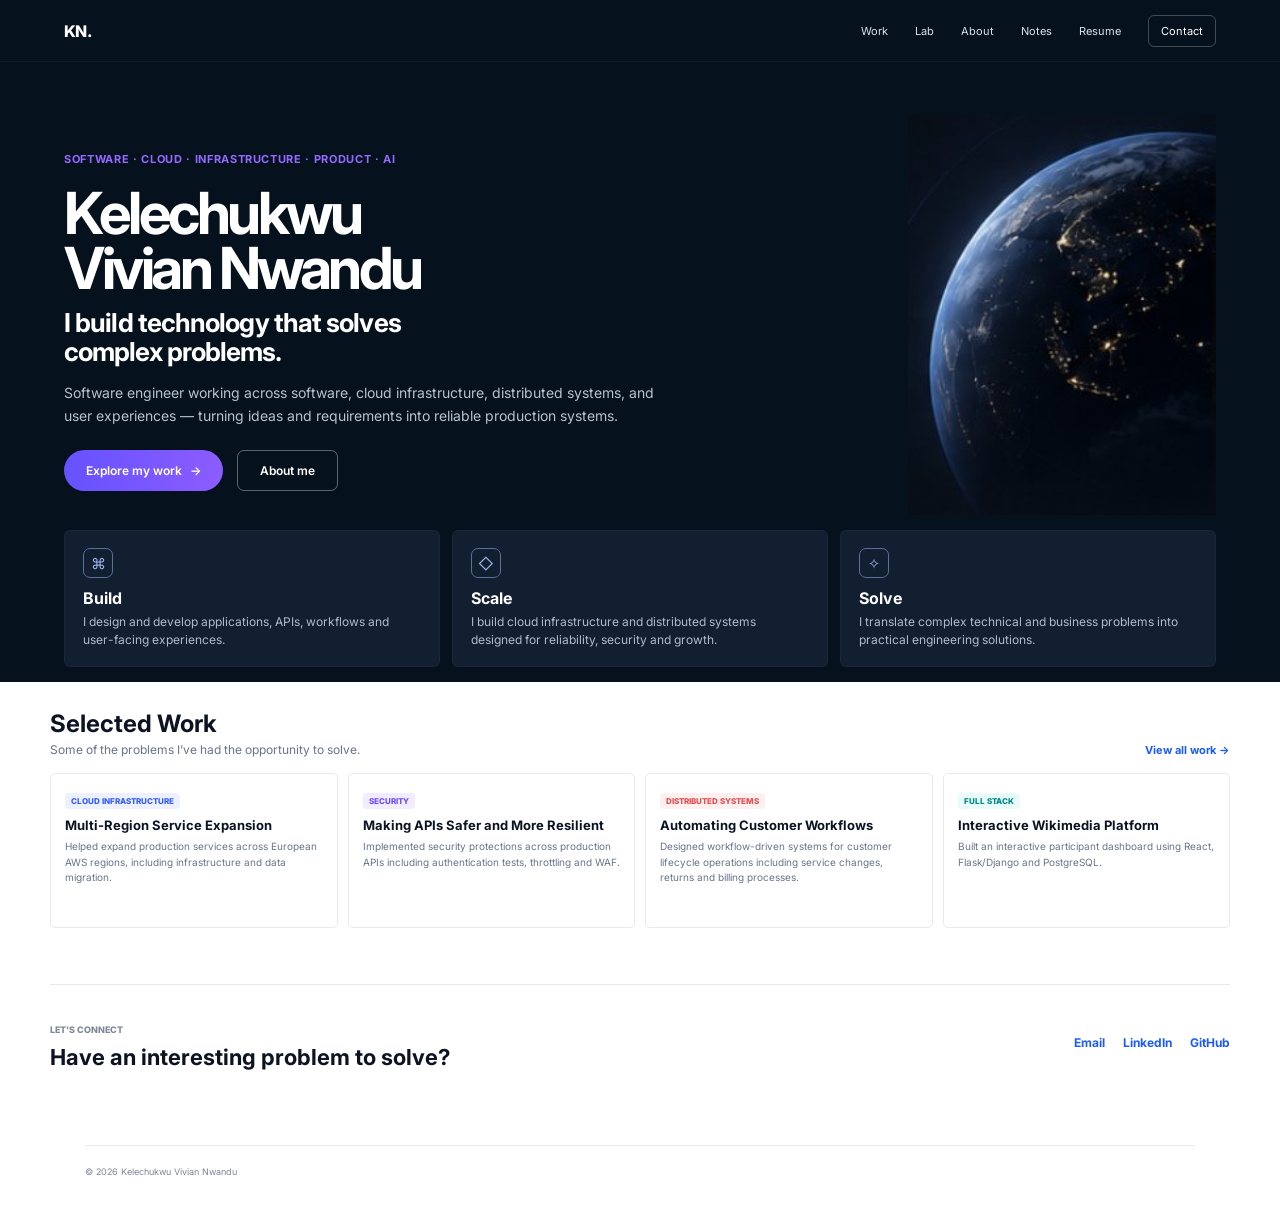
==== index.html @ b76f0dba "Redesign portfolio to match approved mockup" ====
<!doctype html><html lang="en"><head><meta charset="utf-8"><meta name="viewport" content="width=device-width,initial-scale=1"><title>Kelechukwu Vivian Nwandu</title><meta name="description" content="Software engineer building reliable software, cloud infrastructure, distributed systems and user experiences."><link rel="preconnect" href="https://fonts.googleapis.com"><link rel="preconnect" href="https://fonts.gstatic.com" crossorigin><link href="https://fonts.googleapis.com/css2?family=Inter:wght@400;500;600;700;800&display=swap" rel="stylesheet"><link rel="stylesheet" href="app.css"></head><body class="home-page">
<header class="topbar dark"><a class="logo" href="index.html">KN.</a><button class="mobile-menu" aria-label="Menu">Menu</button><nav><a href="work.html">Work</a><a href="lab.html">Lab</a><a href="about.html">About</a><a href="https://caseynv.wordpress.com/" target="_blank" rel="noreferrer">Notes</a><a href="https://caseynv.netlify.app/resume/Kelechukwu_Nwandu_Resume_2026.pdf" target="_blank" rel="noreferrer">Resume</a><a class="contact-btn" href="#contact">Contact</a></nav></header>
<main><section class="home-hero"><div class="hero-main"><div class="hero-copy"><p class="kicker">SOFTWARE · CLOUD · INFRASTRUCTURE · PRODUCT · AI</p><h1>Kelechukwu<br>Vivian Nwandu</h1><h2>I build technology that solves<br>complex problems.</h2><p>Software engineer working across software, cloud infrastructure, distributed systems, and user experiences — turning ideas and requirements into reliable production systems.</p><div class="hero-actions"><a class="primary-btn" href="work.html">Explore my work <span>→</span></a><a class="ghost-btn" href="about.html">About me</a></div></div><div class="hero-earth"><img src="images/portfolio/hero-earth.jpg" alt="Earth at night"></div></div><div class="capability-grid"><article><div class="cap-icon">⌘</div><h3>Build</h3><p>I design and develop applications, APIs, workflows and user-facing experiences.</p></article><article><div class="cap-icon">◇</div><h3>Scale</h3><p>I build cloud infrastructure and distributed systems designed for reliability, security and growth.</p></article><article><div class="cap-icon">✧</div><h3>Solve</h3><p>I translate complex technical and business problems into practical engineering solutions.</p></article></div></section>
<section class="selected-section"><div class="section-row"><div><h2>Selected Work</h2><p>Some of the problems I’ve had the opportunity to solve.</p></div><a href="work.html">View all work →</a></div><div class="selected-grid"><a href="case-study.html?id=multi-region"><span class="tag blue">CLOUD INFRASTRUCTURE</span><h3>Multi-Region Service Expansion</h3><p>Helped expand production services across European AWS regions, including infrastructure and data migration.</p></a><a href="case-study.html?id=api-security"><span class="tag violet">SECURITY</span><h3>Making APIs Safer and More Resilient</h3><p>Implemented security protections across production APIs including authentication tests, throttling and WAF.</p></a><a href="case-study.html?id=workflow-automation"><span class="tag red">DISTRIBUTED SYSTEMS</span><h3>Automating Customer Workflows</h3><p>Designed workflow-driven systems for customer lifecycle operations including service changes, returns and billing processes.</p></a><a href="case-study.html?id=wikimedia-dashboard"><span class="tag teal">FULL STACK</span><h3>Interactive Wikimedia Platform</h3><p>Built an interactive participant dashboard using React, Flask/Django and PostgreSQL.</p></a></div></section>
<section class="contact-section" id="contact"><div><p class="small-label">LET'S CONNECT</p><h2>Have an interesting problem to solve?</h2></div><div><a href="mailto:nwandukelechi@gmail.com">Email</a><a href="https://www.linkedin.com/in/kelechukwu-nwandu/" target="_blank" rel="noreferrer">LinkedIn</a><a href="https://github.com/caseynv" target="_blank" rel="noreferrer">GitHub</a></div></section></main><footer><span>© <span id="year"></span> Kelechukwu Vivian Nwandu</span></footer><script src="app.js"></script></body></html>
---- app.css ----
:root{--ink:#0c1424;--muted:#68758a;--line:#e5eaf1;--blue:#1c5cff;--dark:#06111e}*{box-sizing:border-box}html{scroll-behavior:smooth}body{margin:0;font-family:Inter,system-ui,sans-serif;color:var(--ink);background:#fff}a{text-decoration:none;color:inherit}.topbar{height:62px;display:flex;align-items:center;justify-content:space-between;padding:0 max(5vw,24px);position:sticky;top:0;z-index:40;background:rgba(255,255,255,.96);border-bottom:1px solid var(--line);backdrop-filter:blur(14px)}.topbar.dark{background:#06111e;border-color:rgba(255,255,255,.05)}.logo{font-size:1rem;font-weight:800;letter-spacing:-.04em}.dark .logo{color:#fff}.topbar nav{display:flex;align-items:center;gap:27px;font-size:11px}.dark nav a{color:#d8e0ec}.contact-btn{padding:8px 12px;border:1px solid #cad3df;border-radius:6px}.dark .contact-btn{border-color:rgba(255,255,255,.24);color:#fff}.blue-btn{color:#fff!important;background:var(--blue);border-color:var(--blue)}.mobile-menu{display:none;border:0;background:none;font:600 12px Inter}.dark .mobile-menu{color:#fff}.home-hero{background:#06111e;color:#fff;padding:38px max(5vw,24px) 15px}.hero-main{max-width:1180px;margin:auto;display:grid;grid-template-columns:1.03fr .97fr;min-height:430px;align-items:center}.kicker{color:#9568ff!important;font-size:11px!important;font-weight:700;letter-spacing:.06em;margin-bottom:18px!important}.hero-copy h1{font-size:58px;line-height:.94;letter-spacing:-.06em;margin:0}.hero-copy h2{font-size:26px;line-height:1.12;letter-spacing:-.035em;margin:13px 0}.hero-copy>p{max-width:610px;color:#b7c2d1;font-size:14px;line-height:1.65}.hero-actions{display:flex;gap:14px;margin-top:23px}.primary-btn,.ghost-btn{display:inline-flex;align-items:center;gap:8px;padding:12px 22px;border-radius:22px;font-size:12px;font-weight:600}.primary-btn{background:linear-gradient(90deg,#6552ff,#8c5cff)}.ghost-btn{border:1px solid rgba(255,255,255,.35);border-radius:7px}.hero-earth{height:400px;display:flex;align-items:center;justify-content:flex-end;overflow:hidden}.hero-earth img{height:100%;width:auto;object-fit:contain}.capability-grid{max-width:1180px;margin:0 auto;display:grid;grid-template-columns:repeat(3,1fr);gap:12px}.capability-grid article{background:#111f31;border:1px solid rgba(255,255,255,.035);border-radius:6px;padding:17px 18px;min-height:126px}.cap-icon{width:30px;height:30px;display:grid;place-items:center;border:1px solid #59709a;border-radius:7px;color:#9ab2e8;font-size:15px}.capability-grid h3{font-size:16px;margin:10px 0 5px}.capability-grid p{color:#b0bbca;font-size:12px;line-height:1.5;margin:0}.selected-section{max-width:1180px;margin:auto;padding:27px 0 36px}.section-row{display:flex;justify-content:space-between;align-items:flex-end}.section-row h2{font-size:24px;margin:0}.section-row p{font-size:12px;color:var(--muted);margin:4px 0 0}.section-row>a{font-size:11px;color:var(--blue);font-weight:700}.selected-grid{display:grid;grid-template-columns:repeat(4,1fr);gap:10px;margin-top:16px}.selected-grid>a{border:1px solid var(--line);border-radius:5px;padding:14px;min-height:155px}.tag{display:inline-block;font-size:8px;font-weight:800;line-height:1;padding:4px 6px;border-radius:4px}.tag.blue{color:#365dff;background:#edf1ff}.tag.violet{color:#704fff;background:#f1ecff}.tag.red{color:#e34e50;background:#fff0f0}.tag.teal{color:#008a87;background:#e9fafa}.selected-grid h3{font-size:13px;line-height:1.25;margin:8px 0 6px}.selected-grid p{font-size:10px;line-height:1.55;color:var(--muted);margin:0}.contact-section{max-width:1180px;margin:20px auto 45px;padding:30px 0;border-top:1px solid var(--line);display:flex;justify-content:space-between;align-items:center}.contact-section h2{margin:3px 0 0;font-size:22px}.small-label{font-size:9px!important;font-weight:800;color:#7f8999}.contact-section>div:last-child{display:flex;gap:18px;color:var(--blue);font-size:12px;font-weight:700}.page{max-width:917px;margin:auto;padding:54px 0 65px}.page-heading h1{font-size:38px;letter-spacing:-.045em;margin:0}.page-heading p{font-size:13px;line-height:1.55;color:var(--muted);margin:8px 0 0}.page-heading.compact{margin-bottom:16px}.filters{display:flex;gap:8px;flex-wrap:wrap;margin:20px 0}.filters button{border:1px solid var(--line);background:#f3f5f8;color:#526074;padding:8px 14px;border-radius:18px;font-size:10px;cursor:pointer}.filters button.active{background:var(--blue);color:#fff;border-color:var(--blue)}.project-grid{display:grid;grid-template-columns:repeat(2,1fr);gap:17px}.project-card{border:1px solid var(--line);border-radius:5px;overflow:hidden;background:#fff}.project-art{width:450px;height:140px;background:#08131f}.project-card>div{padding:12px 13px 14px}.project-card h3{font-size:13px;margin:7px 0 5px}.project-card p{font-size:10px;line-height:1.5;color:var(--muted);margin:0}.project-card a{display:inline-block;color:var(--blue);font-size:10px;font-weight:700;margin-top:10px}.lab-page{max-width:936px}.lab-grid{display:grid;grid-template-columns:repeat(4,1fr);gap:12px}.lab-grid article{border:1px solid var(--line);border-radius:5px;overflow:hidden}.lab-art{width:225px;height:120px;background:#07111e}.lab-grid article>div{padding:13px}.lab-grid h3{font-size:12px;margin:0 0 7px}.lab-grid p{font-size:10px;line-height:1.5;color:var(--muted);min-height:44px;margin:0}.lab-grid span{display:block;margin-top:12px;font-size:15px}.about-page{max-width:1030px}.about-intro h1{font-size:38px;letter-spacing:-.04em;margin:0}.about-intro h2{font-size:15px;color:#263553;margin:7px 0 10px}.about-intro p{font-size:11px;line-height:1.55;color:var(--muted);max-width:930px}.journey,.work-with{margin-top:27px}.journey h3,.work-with h3{font-size:12px}.journey-track{display:grid;grid-template-columns:repeat(6,1fr);position:relative;margin-top:19px}.journey-track:before{content:"";position:absolute;left:5%;right:5%;top:5px;height:2px;background:#7b58ff}.journey-track>div{text-align:center;position:relative}.journey-track i{position:relative;z-index:1;display:block;width:9px;height:9px;margin:auto;border-radius:50%;background:#7b58ff}.journey-track span{display:block;font-size:9px;line-height:1.35;color:#536174;margin-top:8px}.work-with>div{display:grid;grid-template-columns:repeat(5,1fr);gap:18px}.work-with strong{font-size:10px}.work-with p{font-size:9px;line-height:1.45;color:var(--muted)}.case-page{max-width:1130px;margin:auto;padding:28px 0 60px}.back{display:inline-block;color:#637086;font-size:10px;margin-bottom:17px}.case-head{display:grid;grid-template-columns:1fr 210px;gap:20px}.case-main h1{font-size:32px;letter-spacing:-.04em;margin:7px 0}.case-main>p{font-size:10px;line-height:1.55;color:var(--muted);margin:0 0 14px}.case-image{display:block;width:900px;height:300px;border-radius:5px;background:#08131f}.glance{background:#f6f8fb;border:1px solid var(--line);border-radius:6px;padding:15px}.glance h3{font-size:11px;margin:0 0 12px}.glance #glance-card>div{margin-bottom:11px}.glance strong{display:block;font-size:8px;margin-bottom:2px}.glance span{display:block;font-size:9px;color:#59677b;line-height:1.35}.full-case{display:block;background:var(--blue);color:#fff;text-align:center;padding:10px;border-radius:5px;font-size:9px;margin-top:13px}.case-tabs{position:sticky;top:62px;z-index:20;background:#fff;display:flex;gap:32px;border-bottom:1px solid var(--line);padding-top:12px}.case-tabs a{font-size:9px;color:#5a677b;padding:10px 0}.case-tabs a.active{color:var(--blue);border-bottom:2px solid var(--blue)}.case-content{max-width:850px;padding-top:18px}.case-content section{padding:14px 0 24px}.case-content h2{font-size:24px;letter-spacing:-.035em;margin:0 0 7px}.case-content p,.case-content li{font-size:10px;line-height:1.65;color:var(--muted)}.key-outcomes{background:#f7f9fc;border-radius:5px;padding:15px;margin-top:16px}.key-outcomes h3{font-size:10px;color:#56647a}.key-outcomes>div{display:grid;grid-template-columns:repeat(4,1fr);gap:9px}.key-outcomes>div>div{background:#fff;border:1px solid #eef1f5;padding:11px;border-radius:4px;min-height:95px}.key-outcomes i{display:grid;place-items:center;width:24px;height:24px;border-radius:6px;background:#eef2ff;color:#5b6cff;font-style:normal}.key-outcomes p{font-size:8px!important;line-height:1.4!important;margin-bottom:0}.architecture-flow{display:flex;align-items:center;gap:8px;overflow-x:auto}.flow-node{width:145px;min-height:100px;background:#0d1d31;color:#fff;border-radius:5px;padding:12px;display:flex;flex-direction:column}.flow-node span{font-size:8px;color:#84a6ff}.flow-node strong{font-size:10px;margin-top:auto}.flow-node small{font-size:8px;color:#aeb9c8;margin-top:3px}.architecture-flow b{font-weight:400;color:#8190a4}.public-note{font-style:italic;font-size:9px!important}footer{max-width:1110px;margin:auto;border-top:1px solid var(--line);padding:20px 0 35px;color:#7b8798;font-size:9px}@media(max-width:800px){.mobile-menu{display:block}.topbar nav{display:none;position:absolute;top:60px;left:4vw;right:4vw;flex-direction:column;align-items:flex-start;background:#fff;padding:16px;border:1px solid var(--line);border-radius:8px}.topbar.dark nav{background:#0e1d30}.topbar nav.open{display:flex}.hero-main{grid-template-columns:1fr}.hero-earth{display:none}.capability-grid,.selected-grid,.project-grid,.lab-grid{grid-template-columns:1fr}.selected-section,.page,.case-page,footer,.contact-section{width:90%}.contact-section{align-items:flex-start;flex-direction:column;gap:15px}.journey-track{grid-template-columns:repeat(3,1fr);row-gap:20px}.journey-track:before{display:none}.work-with>div{grid-template-columns:1fr 1fr}.case-head{grid-template-columns:1fr}.key-outcomes>div{grid-template-columns:1fr 1fr}}@media(max-width:520px){.hero-copy h1{font-size:43px}.hero-copy h2{font-size:21px}.work-with>div,.key-outcomes>div{grid-template-columns:1fr}.journey-track{grid-template-columns:1fr 1fr}}

.sprite{background-image:url("images/portfolio/portfolio-sprite.jpg");background-repeat:no-repeat;background-size:900px 840px}.sprite-multi-region{background-position:0 0}.sprite-api-security{background-position:-450px 0}.sprite-workflow-automation{background-position:0 -140px}.sprite-tax-notifications{background-position:-450px -140px}.sprite-crawler-filter{background-position:0 -280px}.sprite-wikimedia-dashboard{background-position:-450px -280px}.sprite-lab-ai{background-position:0 -420px}.sprite-lab-frontend{background-position:-225px -420px}.sprite-lab-mcp{background-position:-450px -420px}.sprite-lab-cloud{background-position:-675px -420px}.sprite-case-map{background-position:0 -540px}
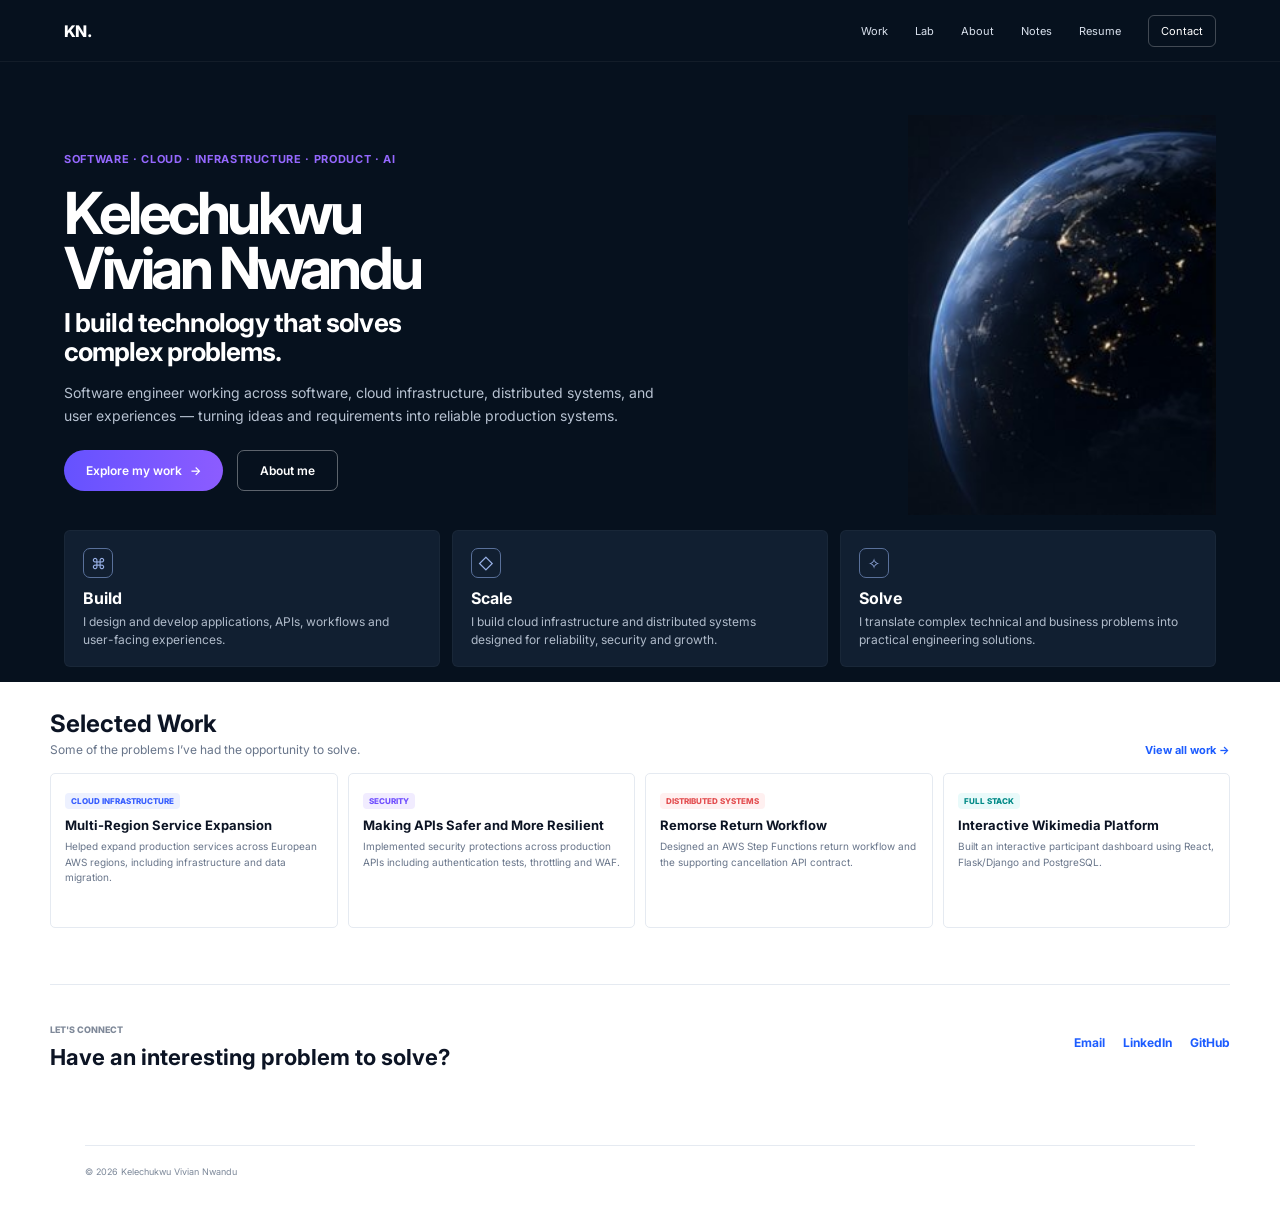
==== commit 51191c4f: "Expand professional work case studies" ====
--- a/index.html
+++ b/index.html
@@ -1,5 +1,5 @@
 <!doctype html><html lang="en"><head><meta charset="utf-8"><meta name="viewport" content="width=device-width,initial-scale=1"><title>Kelechukwu Vivian Nwandu</title><meta name="description" content="Software engineer building reliable software, cloud infrastructure, distributed systems and user experiences."><link rel="preconnect" href="https://fonts.googleapis.com"><link rel="preconnect" href="https://fonts.gstatic.com" crossorigin><link href="https://fonts.googleapis.com/css2?family=Inter:wght@400;500;600;700;800&display=swap" rel="stylesheet"><link rel="stylesheet" href="app.css"></head><body class="home-page">
-<header class="topbar dark"><a class="logo" href="index.html">KN.</a><button class="mobile-menu" aria-label="Menu">Menu</button><nav><a href="work.html">Work</a><a href="lab.html">Lab</a><a href="about.html">About</a><a href="https://caseynv.wordpress.com/" target="_blank" rel="noreferrer">Notes</a><a href="https://caseynv.netlify.app/resume/Kelechukwu_Nwandu_Resume_2026.pdf" target="_blank" rel="noreferrer">Resume</a><a class="contact-btn" href="#contact">Contact</a></nav></header>
+<header class="topbar dark"><a class="logo" href="index.html">KN.</a><button class="mobile-menu" aria-label="Menu">Menu</button><nav><a href="work.html">Work</a><a href="lab.html">Lab</a><a href="about.html">About</a><a href="https://caseynv.wordpress.com/" target="_blank" rel="noopener noreferrer">Notes</a><a href="https://caseynv.netlify.app/resume/Kelechukwu_Nwandu_Resume_2026.pdf" target="_blank" rel="noopener noreferrer">Resume</a><a class="contact-btn" href="#contact">Contact</a></nav></header>
 <main><section class="home-hero"><div class="hero-main"><div class="hero-copy"><p class="kicker">SOFTWARE · CLOUD · INFRASTRUCTURE · PRODUCT · AI</p><h1>Kelechukwu<br>Vivian Nwandu</h1><h2>I build technology that solves<br>complex problems.</h2><p>Software engineer working across software, cloud infrastructure, distributed systems, and user experiences — turning ideas and requirements into reliable production systems.</p><div class="hero-actions"><a class="primary-btn" href="work.html">Explore my work <span>→</span></a><a class="ghost-btn" href="about.html">About me</a></div></div><div class="hero-earth"><img src="images/portfolio/hero-earth.jpg" alt="Earth at night"></div></div><div class="capability-grid"><article><div class="cap-icon">⌘</div><h3>Build</h3><p>I design and develop applications, APIs, workflows and user-facing experiences.</p></article><article><div class="cap-icon">◇</div><h3>Scale</h3><p>I build cloud infrastructure and distributed systems designed for reliability, security and growth.</p></article><article><div class="cap-icon">✧</div><h3>Solve</h3><p>I translate complex technical and business problems into practical engineering solutions.</p></article></div></section>
-<section class="selected-section"><div class="section-row"><div><h2>Selected Work</h2><p>Some of the problems I’ve had the opportunity to solve.</p></div><a href="work.html">View all work →</a></div><div class="selected-grid"><a href="case-study.html?id=multi-region"><span class="tag blue">CLOUD INFRASTRUCTURE</span><h3>Multi-Region Service Expansion</h3><p>Helped expand production services across European AWS regions, including infrastructure and data migration.</p></a><a href="case-study.html?id=api-security"><span class="tag violet">SECURITY</span><h3>Making APIs Safer and More Resilient</h3><p>Implemented security protections across production APIs including authentication tests, throttling and WAF.</p></a><a href="case-study.html?id=workflow-automation"><span class="tag red">DISTRIBUTED SYSTEMS</span><h3>Automating Customer Workflows</h3><p>Designed workflow-driven systems for customer lifecycle operations including service changes, returns and billing processes.</p></a><a href="case-study.html?id=wikimedia-dashboard"><span class="tag teal">FULL STACK</span><h3>Interactive Wikimedia Platform</h3><p>Built an interactive participant dashboard using React, Flask/Django and PostgreSQL.</p></a></div></section>
-<section class="contact-section" id="contact"><div><p class="small-label">LET'S CONNECT</p><h2>Have an interesting problem to solve?</h2></div><div><a href="mailto:nwandukelechi@gmail.com">Email</a><a href="https://www.linkedin.com/in/kelechukwu-nwandu/" target="_blank" rel="noreferrer">LinkedIn</a><a href="https://github.com/caseynv" target="_blank" rel="noreferrer">GitHub</a></div></section></main><footer><span>© <span id="year"></span> Kelechukwu Vivian Nwandu</span></footer><script src="app.js"></script></body></html>
+<section class="selected-section"><div class="section-row"><div><h2>Selected Work</h2><p>Some of the problems I’ve had the opportunity to solve.</p></div><a href="work.html">View all work →</a></div><div class="selected-grid"><a href="case-study.html?id=multi-region"><span class="tag blue">CLOUD INFRASTRUCTURE</span><h3>Multi-Region Service Expansion</h3><p>Helped expand production services across European AWS regions, including infrastructure and data migration.</p></a><a href="case-study.html?id=api-security"><span class="tag violet">SECURITY</span><h3>Making APIs Safer and More Resilient</h3><p>Implemented security protections across production APIs including authentication tests, throttling and WAF.</p></a><a href="case-study.html?id=remorse-return"><span class="tag red">DISTRIBUTED SYSTEMS</span><h3>Remorse Return Workflow</h3><p>Designed an AWS Step Functions return workflow and the supporting cancellation API contract.</p></a><a href="case-study.html?id=wikimedia-dashboard"><span class="tag teal">FULL STACK</span><h3>Interactive Wikimedia Platform</h3><p>Built an interactive participant dashboard using React, Flask/Django and PostgreSQL.</p></a></div></section>
+<section class="contact-section" id="contact"><div><p class="small-label">LET'S CONNECT</p><h2>Have an interesting problem to solve?</h2></div><div><a href="mailto:nwandukelechi@gmail.com">Email</a><a href="https://www.linkedin.com/in/kelechukwu-nwandu/" target="_blank" rel="noopener noreferrer">LinkedIn</a><a href="https://github.com/caseynv" target="_blank" rel="noopener noreferrer">GitHub</a></div></section></main><footer><span>© <span id="year"></span> Kelechukwu Vivian Nwandu</span></footer><script src="app.js"></script></body></html>
--- a/app.css
+++ b/app.css
@@ -1,3 +1,5 @@
 :root{--ink:#0c1424;--muted:#68758a;--line:#e5eaf1;--blue:#1c5cff;--dark:#06111e}*{box-sizing:border-box}html{scroll-behavior:smooth}body{margin:0;font-family:Inter,system-ui,sans-serif;color:var(--ink);background:#fff}a{text-decoration:none;color:inherit}.topbar{height:62px;display:flex;align-items:center;justify-content:space-between;padding:0 max(5vw,24px);position:sticky;top:0;z-index:40;background:rgba(255,255,255,.96);border-bottom:1px solid var(--line);backdrop-filter:blur(14px)}.topbar.dark{background:#06111e;border-color:rgba(255,255,255,.05)}.logo{font-size:1rem;font-weight:800;letter-spacing:-.04em}.dark .logo{color:#fff}.topbar nav{display:flex;align-items:center;gap:27px;font-size:11px}.dark nav a{color:#d8e0ec}.contact-btn{padding:8px 12px;border:1px solid #cad3df;border-radius:6px}.dark .contact-btn{border-color:rgba(255,255,255,.24);color:#fff}.blue-btn{color:#fff!important;background:var(--blue);border-color:var(--blue)}.mobile-menu{display:none;border:0;background:none;font:600 12px Inter}.dark .mobile-menu{color:#fff}.home-hero{background:#06111e;color:#fff;padding:38px max(5vw,24px) 15px}.hero-main{max-width:1180px;margin:auto;display:grid;grid-template-columns:1.03fr .97fr;min-height:430px;align-items:center}.kicker{color:#9568ff!important;font-size:11px!important;font-weight:700;letter-spacing:.06em;margin-bottom:18px!important}.hero-copy h1{font-size:58px;line-height:.94;letter-spacing:-.06em;margin:0}.hero-copy h2{font-size:26px;line-height:1.12;letter-spacing:-.035em;margin:13px 0}.hero-copy>p{max-width:610px;color:#b7c2d1;font-size:14px;line-height:1.65}.hero-actions{display:flex;gap:14px;margin-top:23px}.primary-btn,.ghost-btn{display:inline-flex;align-items:center;gap:8px;padding:12px 22px;border-radius:22px;font-size:12px;font-weight:600}.primary-btn{background:linear-gradient(90deg,#6552ff,#8c5cff)}.ghost-btn{border:1px solid rgba(255,255,255,.35);border-radius:7px}.hero-earth{height:400px;display:flex;align-items:center;justify-content:flex-end;overflow:hidden}.hero-earth img{height:100%;width:auto;object-fit:contain}.capability-grid{max-width:1180px;margin:0 auto;display:grid;grid-template-columns:repeat(3,1fr);gap:12px}.capability-grid article{background:#111f31;border:1px solid rgba(255,255,255,.035);border-radius:6px;padding:17px 18px;min-height:126px}.cap-icon{width:30px;height:30px;display:grid;place-items:center;border:1px solid #59709a;border-radius:7px;color:#9ab2e8;font-size:15px}.capability-grid h3{font-size:16px;margin:10px 0 5px}.capability-grid p{color:#b0bbca;font-size:12px;line-height:1.5;margin:0}.selected-section{max-width:1180px;margin:auto;padding:27px 0 36px}.section-row{display:flex;justify-content:space-between;align-items:flex-end}.section-row h2{font-size:24px;margin:0}.section-row p{font-size:12px;color:var(--muted);margin:4px 0 0}.section-row>a{font-size:11px;color:var(--blue);font-weight:700}.selected-grid{display:grid;grid-template-columns:repeat(4,1fr);gap:10px;margin-top:16px}.selected-grid>a{border:1px solid var(--line);border-radius:5px;padding:14px;min-height:155px}.tag{display:inline-block;font-size:8px;font-weight:800;line-height:1;padding:4px 6px;border-radius:4px}.tag.blue{color:#365dff;background:#edf1ff}.tag.violet{color:#704fff;background:#f1ecff}.tag.red{color:#e34e50;background:#fff0f0}.tag.teal{color:#008a87;background:#e9fafa}.selected-grid h3{font-size:13px;line-height:1.25;margin:8px 0 6px}.selected-grid p{font-size:10px;line-height:1.55;color:var(--muted);margin:0}.contact-section{max-width:1180px;margin:20px auto 45px;padding:30px 0;border-top:1px solid var(--line);display:flex;justify-content:space-between;align-items:center}.contact-section h2{margin:3px 0 0;font-size:22px}.small-label{font-size:9px!important;font-weight:800;color:#7f8999}.contact-section>div:last-child{display:flex;gap:18px;color:var(--blue);font-size:12px;font-weight:700}.page{max-width:917px;margin:auto;padding:54px 0 65px}.page-heading h1{font-size:38px;letter-spacing:-.045em;margin:0}.page-heading p{font-size:13px;line-height:1.55;color:var(--muted);margin:8px 0 0}.page-heading.compact{margin-bottom:16px}.filters{display:flex;gap:8px;flex-wrap:wrap;margin:20px 0}.filters button{border:1px solid var(--line);background:#f3f5f8;color:#526074;padding:8px 14px;border-radius:18px;font-size:10px;cursor:pointer}.filters button.active{background:var(--blue);color:#fff;border-color:var(--blue)}.project-grid{display:grid;grid-template-columns:repeat(2,1fr);gap:17px}.project-card{border:1px solid var(--line);border-radius:5px;overflow:hidden;background:#fff}.project-art{width:450px;height:140px;background:#08131f}.project-card>div{padding:12px 13px 14px}.project-card h3{font-size:13px;margin:7px 0 5px}.project-card p{font-size:10px;line-height:1.5;color:var(--muted);margin:0}.project-card a{display:inline-block;color:var(--blue);font-size:10px;font-weight:700;margin-top:10px}.lab-page{max-width:936px}.lab-grid{display:grid;grid-template-columns:repeat(4,1fr);gap:12px}.lab-grid article{border:1px solid var(--line);border-radius:5px;overflow:hidden}.lab-art{width:225px;height:120px;background:#07111e}.lab-grid article>div{padding:13px}.lab-grid h3{font-size:12px;margin:0 0 7px}.lab-grid p{font-size:10px;line-height:1.5;color:var(--muted);min-height:44px;margin:0}.lab-grid span{display:block;margin-top:12px;font-size:15px}.about-page{max-width:1030px}.about-intro h1{font-size:38px;letter-spacing:-.04em;margin:0}.about-intro h2{font-size:15px;color:#263553;margin:7px 0 10px}.about-intro p{font-size:11px;line-height:1.55;color:var(--muted);max-width:930px}.journey,.work-with{margin-top:27px}.journey h3,.work-with h3{font-size:12px}.journey-track{display:grid;grid-template-columns:repeat(6,1fr);position:relative;margin-top:19px}.journey-track:before{content:"";position:absolute;left:5%;right:5%;top:5px;height:2px;background:#7b58ff}.journey-track>div{text-align:center;position:relative}.journey-track i{position:relative;z-index:1;display:block;width:9px;height:9px;margin:auto;border-radius:50%;background:#7b58ff}.journey-track span{display:block;font-size:9px;line-height:1.35;color:#536174;margin-top:8px}.work-with>div{display:grid;grid-template-columns:repeat(5,1fr);gap:18px}.work-with strong{font-size:10px}.work-with p{font-size:9px;line-height:1.45;color:var(--muted)}.case-page{max-width:1130px;margin:auto;padding:28px 0 60px}.back{display:inline-block;color:#637086;font-size:10px;margin-bottom:17px}.case-head{display:grid;grid-template-columns:1fr 210px;gap:20px}.case-main h1{font-size:32px;letter-spacing:-.04em;margin:7px 0}.case-main>p{font-size:10px;line-height:1.55;color:var(--muted);margin:0 0 14px}.case-image{display:block;width:900px;height:300px;border-radius:5px;background:#08131f}.glance{background:#f6f8fb;border:1px solid var(--line);border-radius:6px;padding:15px}.glance h3{font-size:11px;margin:0 0 12px}.glance #glance-card>div{margin-bottom:11px}.glance strong{display:block;font-size:8px;margin-bottom:2px}.glance span{display:block;font-size:9px;color:#59677b;line-height:1.35}.full-case{display:block;background:var(--blue);color:#fff;text-align:center;padding:10px;border-radius:5px;font-size:9px;margin-top:13px}.case-tabs{position:sticky;top:62px;z-index:20;background:#fff;display:flex;gap:32px;border-bottom:1px solid var(--line);padding-top:12px}.case-tabs a{font-size:9px;color:#5a677b;padding:10px 0}.case-tabs a.active{color:var(--blue);border-bottom:2px solid var(--blue)}.case-content{max-width:850px;padding-top:18px}.case-content section{padding:14px 0 24px}.case-content h2{font-size:24px;letter-spacing:-.035em;margin:0 0 7px}.case-content p,.case-content li{font-size:10px;line-height:1.65;color:var(--muted)}.key-outcomes{background:#f7f9fc;border-radius:5px;padding:15px;margin-top:16px}.key-outcomes h3{font-size:10px;color:#56647a}.key-outcomes>div{display:grid;grid-template-columns:repeat(4,1fr);gap:9px}.key-outcomes>div>div{background:#fff;border:1px solid #eef1f5;padding:11px;border-radius:4px;min-height:95px}.key-outcomes i{display:grid;place-items:center;width:24px;height:24px;border-radius:6px;background:#eef2ff;color:#5b6cff;font-style:normal}.key-outcomes p{font-size:8px!important;line-height:1.4!important;margin-bottom:0}.architecture-flow{display:flex;align-items:center;gap:8px;overflow-x:auto}.flow-node{width:145px;min-height:100px;background:#0d1d31;color:#fff;border-radius:5px;padding:12px;display:flex;flex-direction:column}.flow-node span{font-size:8px;color:#84a6ff}.flow-node strong{font-size:10px;margin-top:auto}.flow-node small{font-size:8px;color:#aeb9c8;margin-top:3px}.architecture-flow b{font-weight:400;color:#8190a4}.public-note{font-style:italic;font-size:9px!important}footer{max-width:1110px;margin:auto;border-top:1px solid var(--line);padding:20px 0 35px;color:#7b8798;font-size:9px}@media(max-width:800px){.mobile-menu{display:block}.topbar nav{display:none;position:absolute;top:60px;left:4vw;right:4vw;flex-direction:column;align-items:flex-start;background:#fff;padding:16px;border:1px solid var(--line);border-radius:8px}.topbar.dark nav{background:#0e1d30}.topbar nav.open{display:flex}.hero-main{grid-template-columns:1fr}.hero-earth{display:none}.capability-grid,.selected-grid,.project-grid,.lab-grid{grid-template-columns:1fr}.selected-section,.page,.case-page,footer,.contact-section{width:90%}.contact-section{align-items:flex-start;flex-direction:column;gap:15px}.journey-track{grid-template-columns:repeat(3,1fr);row-gap:20px}.journey-track:before{display:none}.work-with>div{grid-template-columns:1fr 1fr}.case-head{grid-template-columns:1fr}.key-outcomes>div{grid-template-columns:1fr 1fr}}@media(max-width:520px){.hero-copy h1{font-size:43px}.hero-copy h2{font-size:21px}.work-with>div,.key-outcomes>div{grid-template-columns:1fr}.journey-track{grid-template-columns:1fr 1fr}}
 
 .sprite{background-image:url("images/portfolio/portfolio-sprite.jpg");background-repeat:no-repeat;background-size:900px 840px}.sprite-multi-region{background-position:0 0}.sprite-api-security{background-position:-450px 0}.sprite-workflow-automation{background-position:0 -140px}.sprite-tax-notifications{background-position:-450px -140px}.sprite-crawler-filter{background-position:0 -280px}.sprite-wikimedia-dashboard{background-position:-450px -280px}.sprite-lab-ai{background-position:0 -420px}.sprite-lab-frontend{background-position:-225px -420px}.sprite-lab-mcp{background-position:-450px -420px}.sprite-lab-cloud{background-position:-675px -420px}.sprite-case-map{background-position:0 -540px}
+
+.project-context{display:block;font-size:8px;color:#8a95a6;margin:0 0 7px;font-weight:600;letter-spacing:.01em}.project-card p{min-height:45px}
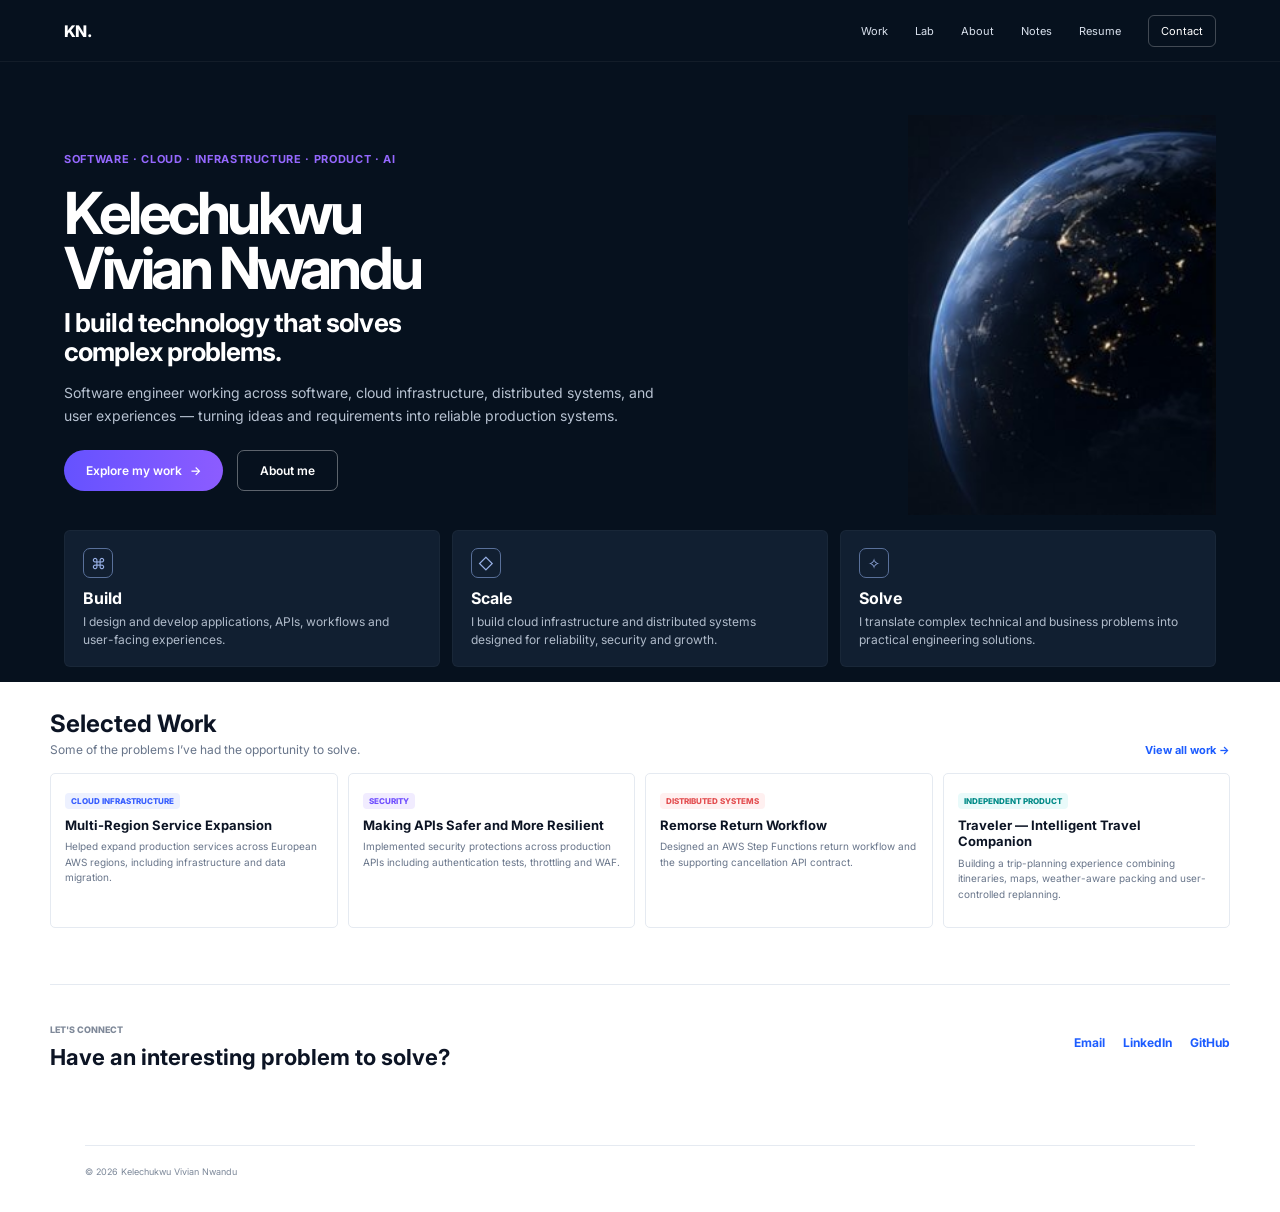
==== commit 0493e6bd: "Add Traveler to portfolio: index.html" ====
--- a/index.html
+++ b/index.html
@@ -1,5 +1,5 @@
 <!doctype html><html lang="en"><head><meta charset="utf-8"><meta name="viewport" content="width=device-width,initial-scale=1"><title>Kelechukwu Vivian Nwandu</title><meta name="description" content="Software engineer building reliable software, cloud infrastructure, distributed systems and user experiences."><link rel="preconnect" href="https://fonts.googleapis.com"><link rel="preconnect" href="https://fonts.gstatic.com" crossorigin><link href="https://fonts.googleapis.com/css2?family=Inter:wght@400;500;600;700;800&display=swap" rel="stylesheet"><link rel="stylesheet" href="app.css"></head><body class="home-page">
 <header class="topbar dark"><a class="logo" href="index.html">KN.</a><button class="mobile-menu" aria-label="Menu">Menu</button><nav><a href="work.html">Work</a><a href="lab.html">Lab</a><a href="about.html">About</a><a href="https://caseynv.wordpress.com/" target="_blank" rel="noopener noreferrer">Notes</a><a href="https://caseynv.netlify.app/resume/Kelechukwu_Nwandu_Resume_2026.pdf" target="_blank" rel="noopener noreferrer">Resume</a><a class="contact-btn" href="#contact">Contact</a></nav></header>
 <main><section class="home-hero"><div class="hero-main"><div class="hero-copy"><p class="kicker">SOFTWARE · CLOUD · INFRASTRUCTURE · PRODUCT · AI</p><h1>Kelechukwu<br>Vivian Nwandu</h1><h2>I build technology that solves<br>complex problems.</h2><p>Software engineer working across software, cloud infrastructure, distributed systems, and user experiences — turning ideas and requirements into reliable production systems.</p><div class="hero-actions"><a class="primary-btn" href="work.html">Explore my work <span>→</span></a><a class="ghost-btn" href="about.html">About me</a></div></div><div class="hero-earth"><img src="images/portfolio/hero-earth.jpg" alt="Earth at night"></div></div><div class="capability-grid"><article><div class="cap-icon">⌘</div><h3>Build</h3><p>I design and develop applications, APIs, workflows and user-facing experiences.</p></article><article><div class="cap-icon">◇</div><h3>Scale</h3><p>I build cloud infrastructure and distributed systems designed for reliability, security and growth.</p></article><article><div class="cap-icon">✧</div><h3>Solve</h3><p>I translate complex technical and business problems into practical engineering solutions.</p></article></div></section>
-<section class="selected-section"><div class="section-row"><div><h2>Selected Work</h2><p>Some of the problems I’ve had the opportunity to solve.</p></div><a href="work.html">View all work →</a></div><div class="selected-grid"><a href="case-study.html?id=multi-region"><span class="tag blue">CLOUD INFRASTRUCTURE</span><h3>Multi-Region Service Expansion</h3><p>Helped expand production services across European AWS regions, including infrastructure and data migration.</p></a><a href="case-study.html?id=api-security"><span class="tag violet">SECURITY</span><h3>Making APIs Safer and More Resilient</h3><p>Implemented security protections across production APIs including authentication tests, throttling and WAF.</p></a><a href="case-study.html?id=remorse-return"><span class="tag red">DISTRIBUTED SYSTEMS</span><h3>Remorse Return Workflow</h3><p>Designed an AWS Step Functions return workflow and the supporting cancellation API contract.</p></a><a href="case-study.html?id=wikimedia-dashboard"><span class="tag teal">FULL STACK</span><h3>Interactive Wikimedia Platform</h3><p>Built an interactive participant dashboard using React, Flask/Django and PostgreSQL.</p></a></div></section>
+<section class="selected-section"><div class="section-row"><div><h2>Selected Work</h2><p>Some of the problems I’ve had the opportunity to solve.</p></div><a href="work.html">View all work →</a></div><div class="selected-grid"><a href="case-study.html?id=multi-region"><span class="tag blue">CLOUD INFRASTRUCTURE</span><h3>Multi-Region Service Expansion</h3><p>Helped expand production services across European AWS regions, including infrastructure and data migration.</p></a><a href="case-study.html?id=api-security"><span class="tag violet">SECURITY</span><h3>Making APIs Safer and More Resilient</h3><p>Implemented security protections across production APIs including authentication tests, throttling and WAF.</p></a><a href="case-study.html?id=remorse-return"><span class="tag red">DISTRIBUTED SYSTEMS</span><h3>Remorse Return Workflow</h3><p>Designed an AWS Step Functions return workflow and the supporting cancellation API contract.</p></a><a href="case-study.html?id=traveler-app"><span class="tag teal">INDEPENDENT PRODUCT</span><h3>Traveler — Intelligent Travel Companion</h3><p>Building a trip-planning experience combining itineraries, maps, weather-aware packing and user-controlled replanning.</p></a></div></section>
 <section class="contact-section" id="contact"><div><p class="small-label">LET'S CONNECT</p><h2>Have an interesting problem to solve?</h2></div><div><a href="mailto:nwandukelechi@gmail.com">Email</a><a href="https://www.linkedin.com/in/kelechukwu-nwandu/" target="_blank" rel="noopener noreferrer">LinkedIn</a><a href="https://github.com/caseynv" target="_blank" rel="noopener noreferrer">GitHub</a></div></section></main><footer><span>© <span id="year"></span> Kelechukwu Vivian Nwandu</span></footer><script src="app.js"></script></body></html>
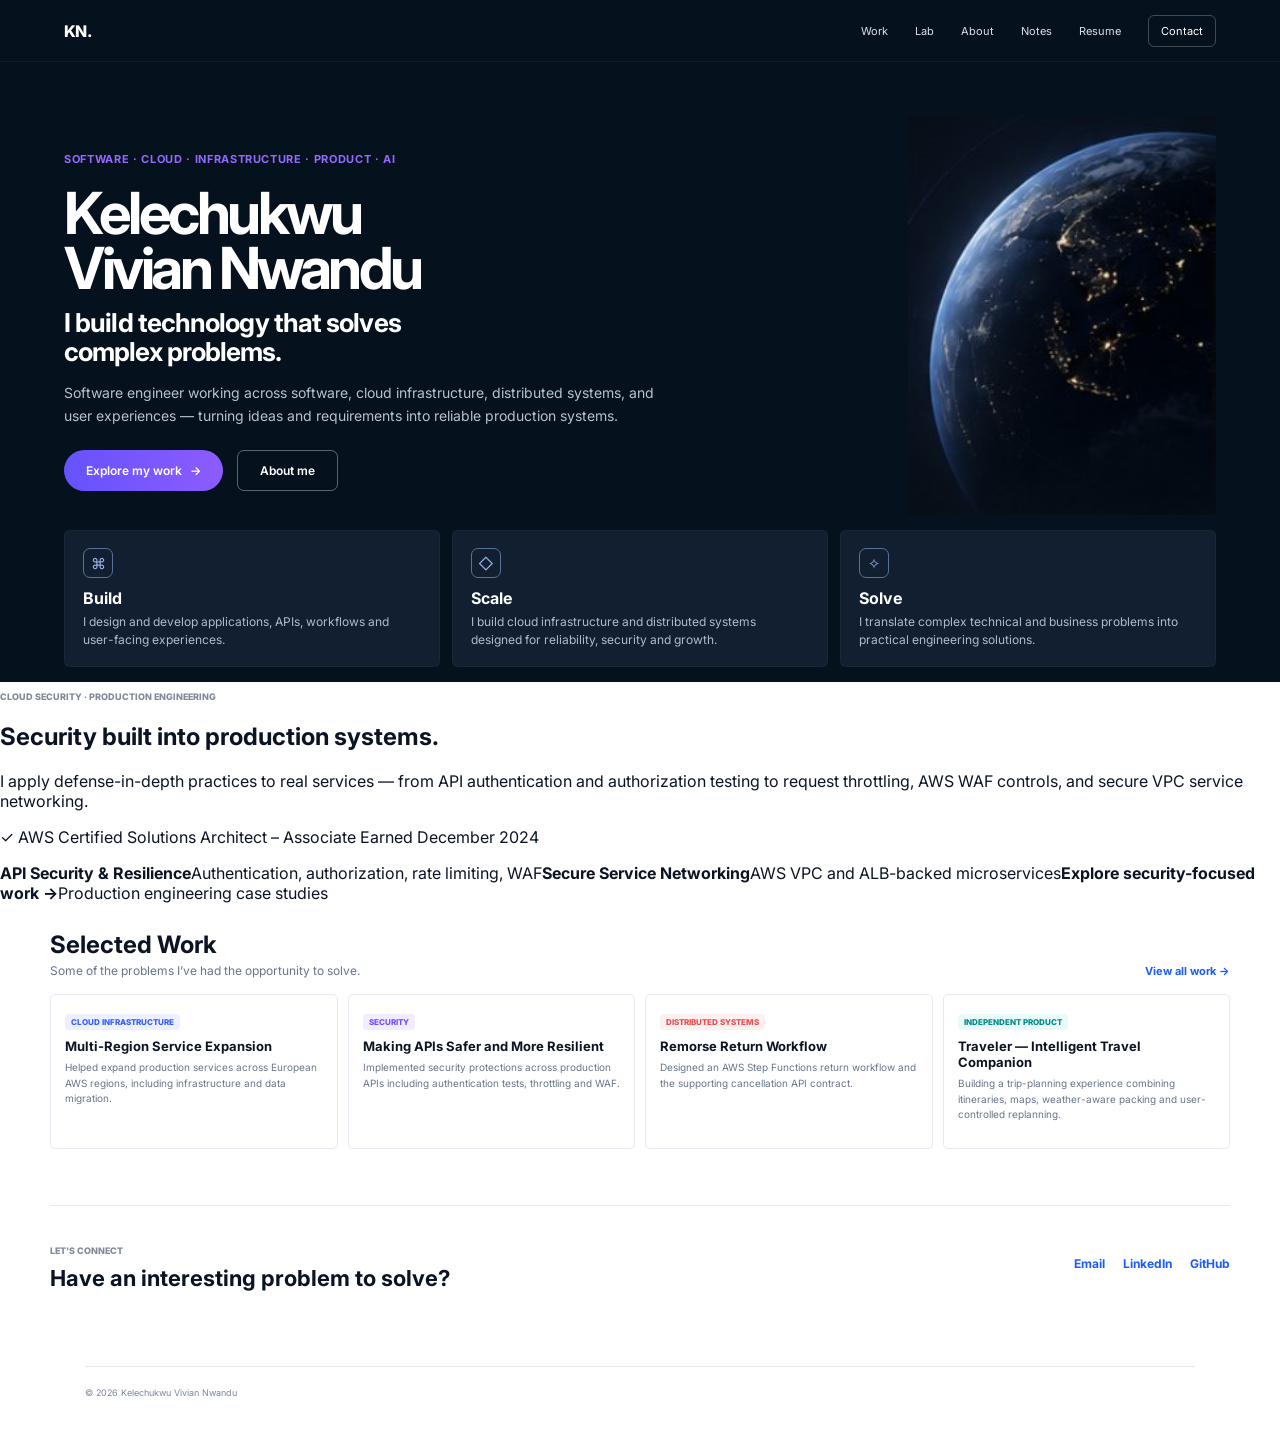
==== commit ce6c066f: "Highlight verified AWS credential and Amazon security engineering: index.html" ====
--- a/index.html
+++ b/index.html
@@ -1,5 +1,6 @@
 <!doctype html><html lang="en"><head><meta charset="utf-8"><meta name="viewport" content="width=device-width,initial-scale=1"><title>Kelechukwu Vivian Nwandu</title><meta name="description" content="Software engineer building reliable software, cloud infrastructure, distributed systems and user experiences."><link rel="preconnect" href="https://fonts.googleapis.com"><link rel="preconnect" href="https://fonts.gstatic.com" crossorigin><link href="https://fonts.googleapis.com/css2?family=Inter:wght@400;500;600;700;800&display=swap" rel="stylesheet"><link rel="stylesheet" href="app.css"></head><body class="home-page">
 <header class="topbar dark"><a class="logo" href="index.html">KN.</a><button class="mobile-menu" aria-label="Menu">Menu</button><nav><a href="work.html">Work</a><a href="lab.html">Lab</a><a href="about.html">About</a><a href="https://caseynv.wordpress.com/" target="_blank" rel="noopener noreferrer">Notes</a><a href="https://caseynv.netlify.app/resume/Kelechukwu_Nwandu_Resume_2026.pdf" target="_blank" rel="noopener noreferrer">Resume</a><a class="contact-btn" href="#contact">Contact</a></nav></header>
 <main><section class="home-hero"><div class="hero-main"><div class="hero-copy"><p class="kicker">SOFTWARE · CLOUD · INFRASTRUCTURE · PRODUCT · AI</p><h1>Kelechukwu<br>Vivian Nwandu</h1><h2>I build technology that solves<br>complex problems.</h2><p>Software engineer working across software, cloud infrastructure, distributed systems, and user experiences — turning ideas and requirements into reliable production systems.</p><div class="hero-actions"><a class="primary-btn" href="work.html">Explore my work <span>→</span></a><a class="ghost-btn" href="about.html">About me</a></div></div><div class="hero-earth"><img src="images/portfolio/hero-earth.jpg" alt="Earth at night"></div></div><div class="capability-grid"><article><div class="cap-icon">⌘</div><h3>Build</h3><p>I design and develop applications, APIs, workflows and user-facing experiences.</p></article><article><div class="cap-icon">◇</div><h3>Scale</h3><p>I build cloud infrastructure and distributed systems designed for reliability, security and growth.</p></article><article><div class="cap-icon">✧</div><h3>Solve</h3><p>I translate complex technical and business problems into practical engineering solutions.</p></article></div></section>
+<section class="security-feature" aria-labelledby="security-focus-heading"><div class="security-feature-copy"><p class="small-label">CLOUD SECURITY · PRODUCTION ENGINEERING</p><h2 id="security-focus-heading">Security built into production systems.</h2><p>I apply defense-in-depth practices to real services — from API authentication and authorization testing to request throttling, AWS WAF controls, and secure VPC service networking.</p><p class="security-credential"><span aria-hidden="true">✓</span> AWS Certified Solutions Architect – Associate <span class="security-credential-year">Earned December 2024</span></p></div><div class="security-feature-links"><a href="case-study.html?id=api-security"><strong>API Security &amp; Resilience</strong><span>Authentication, authorization, rate limiting, WAF</span></a><a href="case-study.html?id=vpc-networking"><strong>Secure Service Networking</strong><span>AWS VPC and ALB-backed microservices</span></a><a href="work.html#security-projects"><strong>Explore security-focused work →</strong><span>Production engineering case studies</span></a></div></section>
 <section class="selected-section"><div class="section-row"><div><h2>Selected Work</h2><p>Some of the problems I’ve had the opportunity to solve.</p></div><a href="work.html">View all work →</a></div><div class="selected-grid"><a href="case-study.html?id=multi-region"><span class="tag blue">CLOUD INFRASTRUCTURE</span><h3>Multi-Region Service Expansion</h3><p>Helped expand production services across European AWS regions, including infrastructure and data migration.</p></a><a href="case-study.html?id=api-security"><span class="tag violet">SECURITY</span><h3>Making APIs Safer and More Resilient</h3><p>Implemented security protections across production APIs including authentication tests, throttling and WAF.</p></a><a href="case-study.html?id=remorse-return"><span class="tag red">DISTRIBUTED SYSTEMS</span><h3>Remorse Return Workflow</h3><p>Designed an AWS Step Functions return workflow and the supporting cancellation API contract.</p></a><a href="case-study.html?id=traveler-app"><span class="tag teal">INDEPENDENT PRODUCT</span><h3>Traveler — Intelligent Travel Companion</h3><p>Building a trip-planning experience combining itineraries, maps, weather-aware packing and user-controlled replanning.</p></a></div></section>
 <section class="contact-section" id="contact"><div><p class="small-label">LET'S CONNECT</p><h2>Have an interesting problem to solve?</h2></div><div><a href="mailto:nwandukelechi@gmail.com">Email</a><a href="https://www.linkedin.com/in/kelechukwu-nwandu/" target="_blank" rel="noopener noreferrer">LinkedIn</a><a href="https://github.com/caseynv" target="_blank" rel="noopener noreferrer">GitHub</a></div></section></main><footer><span>© <span id="year"></span> Kelechukwu Vivian Nwandu</span></footer><script src="app.js"></script></body></html>
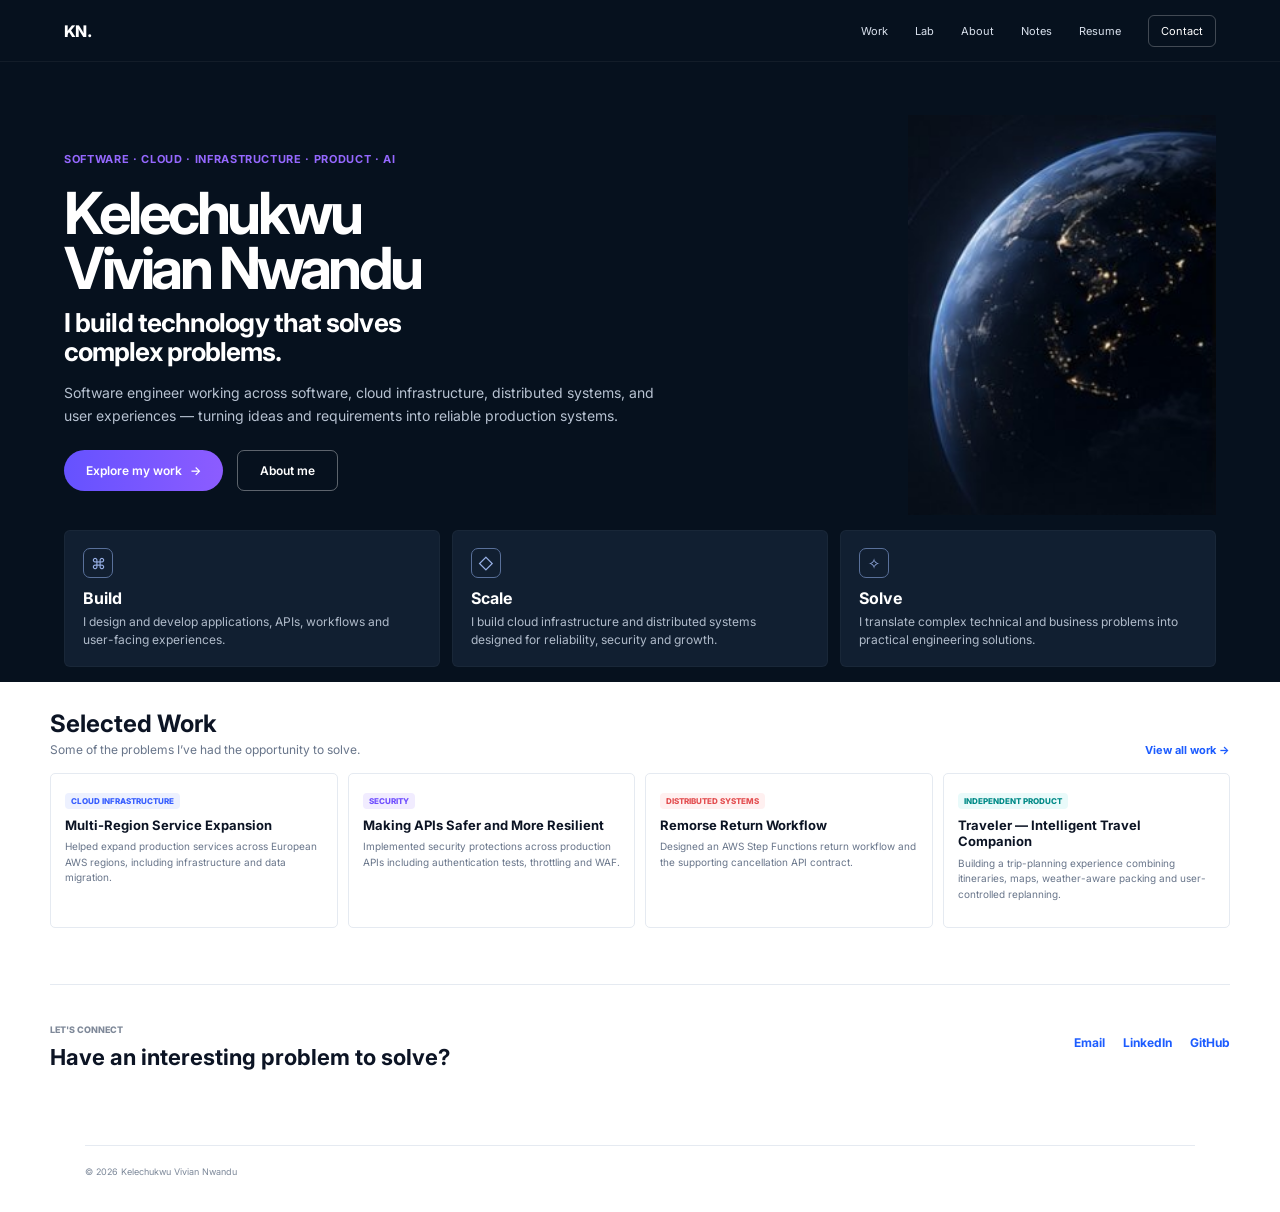
==== commit 393c7539: "Integrate credentials subtly without security homepage spotlight" ====
--- a/index.html
+++ b/index.html
@@ -1,6 +1,5 @@
 <!doctype html><html lang="en"><head><meta charset="utf-8"><meta name="viewport" content="width=device-width,initial-scale=1"><title>Kelechukwu Vivian Nwandu</title><meta name="description" content="Software engineer building reliable software, cloud infrastructure, distributed systems and user experiences."><link rel="preconnect" href="https://fonts.googleapis.com"><link rel="preconnect" href="https://fonts.gstatic.com" crossorigin><link href="https://fonts.googleapis.com/css2?family=Inter:wght@400;500;600;700;800&display=swap" rel="stylesheet"><link rel="stylesheet" href="app.css"></head><body class="home-page">
 <header class="topbar dark"><a class="logo" href="index.html">KN.</a><button class="mobile-menu" aria-label="Menu">Menu</button><nav><a href="work.html">Work</a><a href="lab.html">Lab</a><a href="about.html">About</a><a href="https://caseynv.wordpress.com/" target="_blank" rel="noopener noreferrer">Notes</a><a href="https://caseynv.netlify.app/resume/Kelechukwu_Nwandu_Resume_2026.pdf" target="_blank" rel="noopener noreferrer">Resume</a><a class="contact-btn" href="#contact">Contact</a></nav></header>
 <main><section class="home-hero"><div class="hero-main"><div class="hero-copy"><p class="kicker">SOFTWARE · CLOUD · INFRASTRUCTURE · PRODUCT · AI</p><h1>Kelechukwu<br>Vivian Nwandu</h1><h2>I build technology that solves<br>complex problems.</h2><p>Software engineer working across software, cloud infrastructure, distributed systems, and user experiences — turning ideas and requirements into reliable production systems.</p><div class="hero-actions"><a class="primary-btn" href="work.html">Explore my work <span>→</span></a><a class="ghost-btn" href="about.html">About me</a></div></div><div class="hero-earth"><img src="images/portfolio/hero-earth.jpg" alt="Earth at night"></div></div><div class="capability-grid"><article><div class="cap-icon">⌘</div><h3>Build</h3><p>I design and develop applications, APIs, workflows and user-facing experiences.</p></article><article><div class="cap-icon">◇</div><h3>Scale</h3><p>I build cloud infrastructure and distributed systems designed for reliability, security and growth.</p></article><article><div class="cap-icon">✧</div><h3>Solve</h3><p>I translate complex technical and business problems into practical engineering solutions.</p></article></div></section>
-<section class="security-feature" aria-labelledby="security-focus-heading"><div class="security-feature-copy"><p class="small-label">CLOUD SECURITY · PRODUCTION ENGINEERING</p><h2 id="security-focus-heading">Security built into production systems.</h2><p>I apply defense-in-depth practices to real services — from API authentication and authorization testing to request throttling, AWS WAF controls, and secure VPC service networking.</p><p class="security-credential"><span aria-hidden="true">✓</span> AWS Certified Solutions Architect – Associate <span class="security-credential-year">Earned December 2024</span></p></div><div class="security-feature-links"><a href="case-study.html?id=api-security"><strong>API Security &amp; Resilience</strong><span>Authentication, authorization, rate limiting, WAF</span></a><a href="case-study.html?id=vpc-networking"><strong>Secure Service Networking</strong><span>AWS VPC and ALB-backed microservices</span></a><a href="work.html#security-projects"><strong>Explore security-focused work →</strong><span>Production engineering case studies</span></a></div></section>
 <section class="selected-section"><div class="section-row"><div><h2>Selected Work</h2><p>Some of the problems I’ve had the opportunity to solve.</p></div><a href="work.html">View all work →</a></div><div class="selected-grid"><a href="case-study.html?id=multi-region"><span class="tag blue">CLOUD INFRASTRUCTURE</span><h3>Multi-Region Service Expansion</h3><p>Helped expand production services across European AWS regions, including infrastructure and data migration.</p></a><a href="case-study.html?id=api-security"><span class="tag violet">SECURITY</span><h3>Making APIs Safer and More Resilient</h3><p>Implemented security protections across production APIs including authentication tests, throttling and WAF.</p></a><a href="case-study.html?id=remorse-return"><span class="tag red">DISTRIBUTED SYSTEMS</span><h3>Remorse Return Workflow</h3><p>Designed an AWS Step Functions return workflow and the supporting cancellation API contract.</p></a><a href="case-study.html?id=traveler-app"><span class="tag teal">INDEPENDENT PRODUCT</span><h3>Traveler — Intelligent Travel Companion</h3><p>Building a trip-planning experience combining itineraries, maps, weather-aware packing and user-controlled replanning.</p></a></div></section>
 <section class="contact-section" id="contact"><div><p class="small-label">LET'S CONNECT</p><h2>Have an interesting problem to solve?</h2></div><div><a href="mailto:nwandukelechi@gmail.com">Email</a><a href="https://www.linkedin.com/in/kelechukwu-nwandu/" target="_blank" rel="noopener noreferrer">LinkedIn</a><a href="https://github.com/caseynv" target="_blank" rel="noopener noreferrer">GitHub</a></div></section></main><footer><span>© <span id="year"></span> Kelechukwu Vivian Nwandu</span></footer><script src="app.js"></script></body></html>
--- a/app.css
+++ b/app.css
@@ -3,3 +3,6 @@
 .sprite{background-image:url("images/portfolio/portfolio-sprite.jpg");background-repeat:no-repeat;background-size:900px 840px}.sprite-multi-region{background-position:0 0}.sprite-api-security{background-position:-450px 0}.sprite-workflow-automation{background-position:0 -140px}.sprite-tax-notifications{background-position:-450px -140px}.sprite-crawler-filter{background-position:0 -280px}.sprite-wikimedia-dashboard{background-position:-450px -280px}.sprite-lab-ai{background-position:0 -420px}.sprite-lab-frontend{background-position:-225px -420px}.sprite-lab-mcp{background-position:-450px -420px}.sprite-lab-cloud{background-position:-675px -420px}.sprite-case-map{background-position:0 -540px}
 
 .project-context{display:block;font-size:8px;color:#8a95a6;margin:0 0 7px;font-weight:600;letter-spacing:.01em}.project-card p{min-height:45px}
+
+/* Cloud security credentials and case-study spotlight */
+.security-feature{max-width:1180px;margin:30px auto 8px;border:1px solid #e5e8f1;border-radius:14px;background:linear-gradient(120deg,#f7f7ff,#fff);padding:25px 28px;display:grid;grid-template-columns:1.15fr 1fr;gap:25px;align-items:center}.security-feature h2{font-size:23px;line-height:1.2;letter-spacing:-.035em;margin:6px 0 12px}.security-feature-copy>p:not(.small-label){font-size:12px;line-height:1.7;color:#526074}.security-feature .security-credential{font-weight:700;color:#25345b!important;margin-bottom:0}.security-credential span:first-child{color:#6849c5}.security-credential-year{color:#6b7285;font-size:10px;font-weight:500;margin-left:5px}.security-feature-links{display:grid;gap:9px}.security-feature-links a{border:1px solid #e0e3ee;border-radius:9px;padding:12px 14px;background:white;display:grid;gap:5px}.security-feature-links a:hover,.security-feature-links a:focus-visible{border-color:#7963d8;box-shadow:0 0 0 2px #e5ddff}.security-feature-links strong{font-size:12px;color:#24254c}.security-feature-links span{font-size:10px;color:#68758a}.security-about,.work-security-intro{border:1px solid #e2e6ef;background:#f8f9ff;border-radius:9px;padding:19px 22px;margin-top:25px}.security-about h2,.work-security-intro h2{font-size:19px;letter-spacing:-.02em;margin:5px 0}.security-about p,.work-security-intro p{font-size:11px;line-height:1.7;color:#5c6980}.security-about a,.work-security-intro a{font-size:11px;font-weight:700;color:#365dff}.work-security-intro{margin:24px 0 15px}.work-security-intro a{display:inline-block;margin:6px 18px 0 0}@media(max-width:800px){.security-feature{width:90%;grid-template-columns:1fr;padding:20px}.security-feature h2{font-size:21px}}
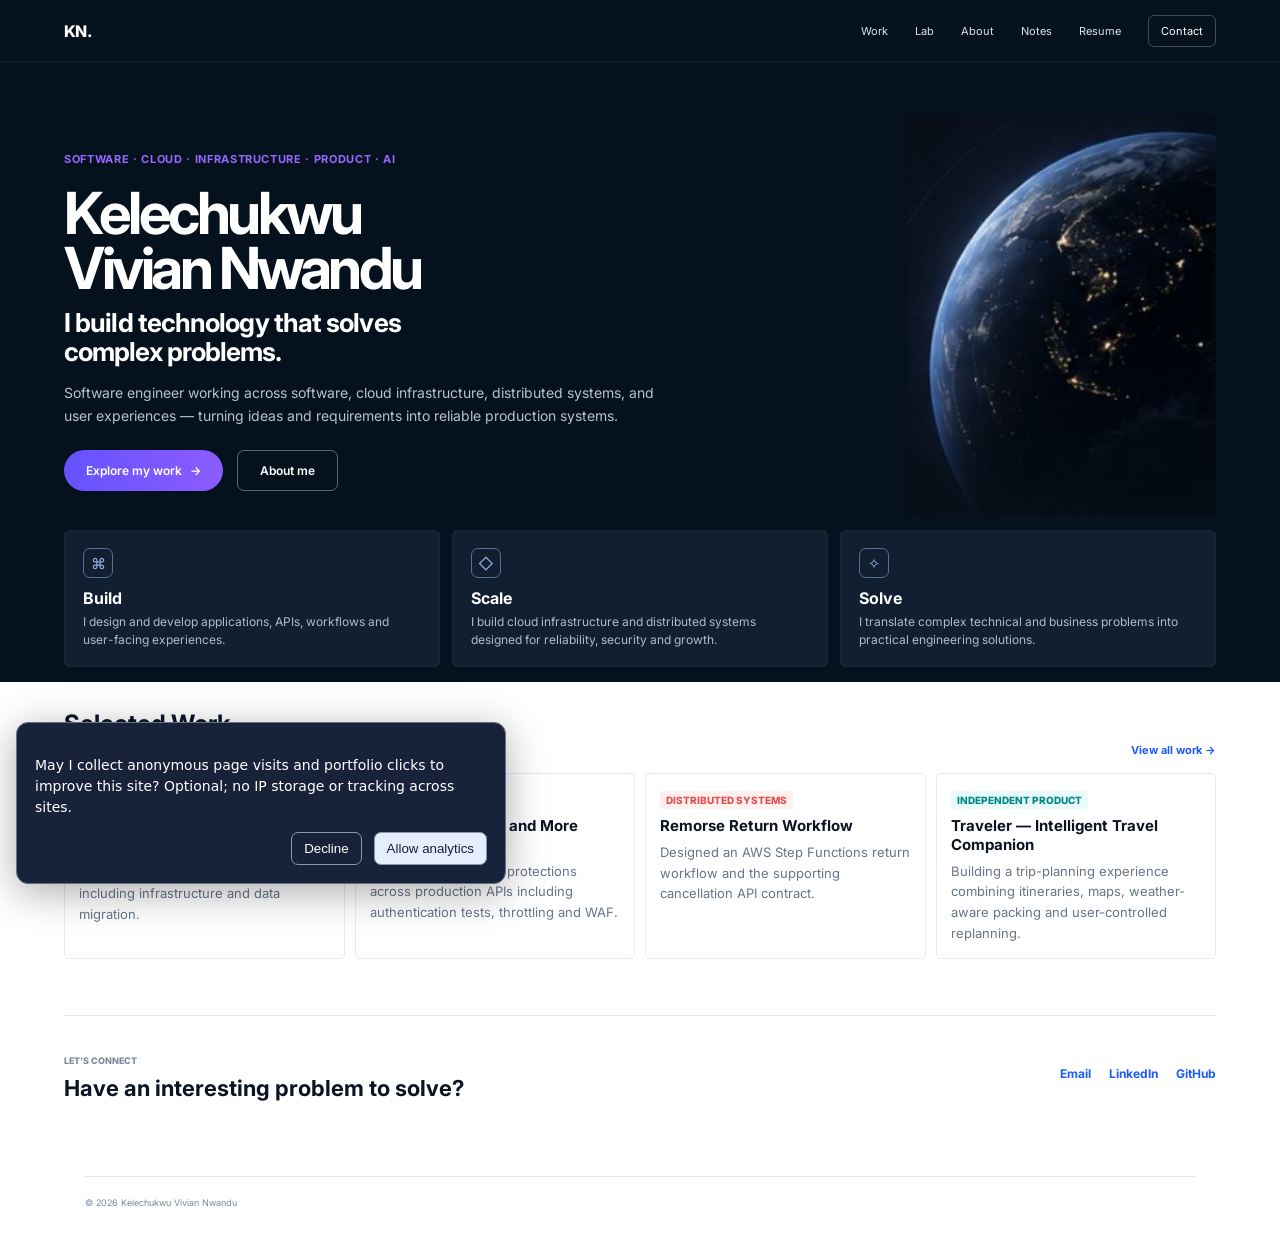
==== commit 2223b04c: "feat: enable consent-based analytics on portfolio pages" ====
--- a/index.html
+++ b/index.html
@@ -1,5 +1,5 @@
 <!doctype html><html lang="en"><head><meta charset="utf-8"><meta name="viewport" content="width=device-width,initial-scale=1"><title>Kelechukwu Vivian Nwandu</title><meta name="description" content="Software engineer building reliable software, cloud infrastructure, distributed systems and user experiences."><link rel="preconnect" href="https://fonts.googleapis.com"><link rel="preconnect" href="https://fonts.gstatic.com" crossorigin><link href="https://fonts.googleapis.com/css2?family=Inter:wght@400;500;600;700;800&display=swap" rel="stylesheet"><link rel="stylesheet" href="app.css"></head><body class="home-page">
-<header class="topbar dark"><a class="logo" href="index.html">KN.</a><button class="mobile-menu" aria-label="Menu">Menu</button><nav><a href="work.html">Work</a><a href="lab.html">Lab</a><a href="about.html">About</a><a href="https://caseynv.wordpress.com/" target="_blank" rel="noopener noreferrer">Notes</a><a href="https://caseynv.netlify.app/resume/Kelechukwu_Nwandu_Resume_2026.pdf" target="_blank" rel="noopener noreferrer">Resume</a><a class="contact-btn" href="#contact">Contact</a></nav></header>
+<header class="topbar dark"><a class="logo" href="index.html">KN.</a><button class="mobile-menu" aria-label="Toggle navigation" aria-expanded="false" aria-controls="primary-navigation">Menu</button><nav id="primary-navigation"><a href="work.html">Work</a><a href="lab.html">Lab</a><a href="about.html">About</a><a href="https://caseynv.wordpress.com/" target="_blank" rel="noopener noreferrer">Notes</a><a href="resume/Kelechukwu_Nwandu_Resume_2026.pdf" target="_blank" rel="noopener noreferrer">Resume</a><a class="contact-btn" href="#contact">Contact</a></nav></header>
 <main><section class="home-hero"><div class="hero-main"><div class="hero-copy"><p class="kicker">SOFTWARE · CLOUD · INFRASTRUCTURE · PRODUCT · AI</p><h1>Kelechukwu<br>Vivian Nwandu</h1><h2>I build technology that solves<br>complex problems.</h2><p>Software engineer working across software, cloud infrastructure, distributed systems, and user experiences — turning ideas and requirements into reliable production systems.</p><div class="hero-actions"><a class="primary-btn" href="work.html">Explore my work <span>→</span></a><a class="ghost-btn" href="about.html">About me</a></div></div><div class="hero-earth"><img src="images/portfolio/hero-earth.jpg" alt="Earth at night"></div></div><div class="capability-grid"><article><div class="cap-icon">⌘</div><h3>Build</h3><p>I design and develop applications, APIs, workflows and user-facing experiences.</p></article><article><div class="cap-icon">◇</div><h3>Scale</h3><p>I build cloud infrastructure and distributed systems designed for reliability, security and growth.</p></article><article><div class="cap-icon">✧</div><h3>Solve</h3><p>I translate complex technical and business problems into practical engineering solutions.</p></article></div></section>
 <section class="selected-section"><div class="section-row"><div><h2>Selected Work</h2><p>Some of the problems I’ve had the opportunity to solve.</p></div><a href="work.html">View all work →</a></div><div class="selected-grid"><a href="case-study.html?id=multi-region"><span class="tag blue">CLOUD INFRASTRUCTURE</span><h3>Multi-Region Service Expansion</h3><p>Helped expand production services across European AWS regions, including infrastructure and data migration.</p></a><a href="case-study.html?id=api-security"><span class="tag violet">SECURITY</span><h3>Making APIs Safer and More Resilient</h3><p>Implemented security protections across production APIs including authentication tests, throttling and WAF.</p></a><a href="case-study.html?id=remorse-return"><span class="tag red">DISTRIBUTED SYSTEMS</span><h3>Remorse Return Workflow</h3><p>Designed an AWS Step Functions return workflow and the supporting cancellation API contract.</p></a><a href="case-study.html?id=traveler-app"><span class="tag teal">INDEPENDENT PRODUCT</span><h3>Traveler — Intelligent Travel Companion</h3><p>Building a trip-planning experience combining itineraries, maps, weather-aware packing and user-controlled replanning.</p></a></div></section>
-<section class="contact-section" id="contact"><div><p class="small-label">LET'S CONNECT</p><h2>Have an interesting problem to solve?</h2></div><div><a href="mailto:nwandukelechi@gmail.com">Email</a><a href="https://www.linkedin.com/in/kelechukwu-nwandu/" target="_blank" rel="noopener noreferrer">LinkedIn</a><a href="https://github.com/caseynv" target="_blank" rel="noopener noreferrer">GitHub</a></div></section></main><footer><span>© <span id="year"></span> Kelechukwu Vivian Nwandu</span></footer><script src="app.js"></script></body></html>
+<section class="contact-section" id="contact"><div><p class="small-label">LET'S CONNECT</p><h2>Have an interesting problem to solve?</h2></div><div><a href="mailto:nwandukelechi@gmail.com">Email</a><a href="https://www.linkedin.com/in/kelechukwu-nwandu/" target="_blank" rel="noopener noreferrer">LinkedIn</a><a href="https://github.com/caseynv" target="_blank" rel="noopener noreferrer">GitHub</a></div></section></main><footer><span>© <span id="year"></span> Kelechukwu Vivian Nwandu</span></footer><script src="app.js"></script><script defer src="analytics.js"></script></body></html>
--- a/app.css
+++ b/app.css
@@ -4,5 +4,91 @@
 
 .project-context{display:block;font-size:8px;color:#8a95a6;margin:0 0 7px;font-weight:600;letter-spacing:.01em}.project-card p{min-height:45px}
 
-/* Cloud security credentials and case-study spotlight */
-.security-feature{max-width:1180px;margin:30px auto 8px;border:1px solid #e5e8f1;border-radius:14px;background:linear-gradient(120deg,#f7f7ff,#fff);padding:25px 28px;display:grid;grid-template-columns:1.15fr 1fr;gap:25px;align-items:center}.security-feature h2{font-size:23px;line-height:1.2;letter-spacing:-.035em;margin:6px 0 12px}.security-feature-copy>p:not(.small-label){font-size:12px;line-height:1.7;color:#526074}.security-feature .security-credential{font-weight:700;color:#25345b!important;margin-bottom:0}.security-credential span:first-child{color:#6849c5}.security-credential-year{color:#6b7285;font-size:10px;font-weight:500;margin-left:5px}.security-feature-links{display:grid;gap:9px}.security-feature-links a{border:1px solid #e0e3ee;border-radius:9px;padding:12px 14px;background:white;display:grid;gap:5px}.security-feature-links a:hover,.security-feature-links a:focus-visible{border-color:#7963d8;box-shadow:0 0 0 2px #e5ddff}.security-feature-links strong{font-size:12px;color:#24254c}.security-feature-links span{font-size:10px;color:#68758a}.security-about,.work-security-intro{border:1px solid #e2e6ef;background:#f8f9ff;border-radius:9px;padding:19px 22px;margin-top:25px}.security-about h2,.work-security-intro h2{font-size:19px;letter-spacing:-.02em;margin:5px 0}.security-about p,.work-security-intro p{font-size:11px;line-height:1.7;color:#5c6980}.security-about a,.work-security-intro a{font-size:11px;font-weight:700;color:#365dff}.work-security-intro{margin:24px 0 15px}.work-security-intro a{display:inline-block;margin:6px 18px 0 0}@media(max-width:800px){.security-feature{width:90%;grid-template-columns:1fr;padding:20px}.security-feature h2{font-size:21px}}
+/* Low-emphasis credential details; projects remain the primary focus. */
+.credentials-inline{margin-top:28px;border-top:1px solid var(--line);padding-top:18px;max-width:810px}
+.credentials-inline h3{font-size:12px;margin:0 0 9px}
+.credentials-inline p{font-size:11px;line-height:1.65;color:var(--muted);margin:5px 0}
+.credentials-inline p strong{color:var(--ink)}
+.credentials-inline a,.work-credential-note a{color:var(--blue);font-weight:600}
+.work-credential-note{font-size:10px;line-height:1.6;color:var(--muted);margin:0 0 18px}
+
+/* Portfolio QA: fluid media, readable case studies and accessible interactions. */
+html{scroll-padding-top:110px}
+body{overflow-x:hidden}
+a:focus-visible,button:focus-visible{outline:3px solid #6954d5;outline-offset:3px}
+[hidden]{display:none!important}
+.selected-section,.contact-section{width:min(90%,1180px)}
+.page,.case-page{width:min(90%,1130px)}
+.page{max-width:917px}
+.case-page{max-width:1130px}
+.case-main,.case-head>*,.project-card{min-width:0}
+.case-image{width:100%;max-width:100%;height:auto;aspect-ratio:3/1}
+.project-art{width:100%;max-width:100%;height:140px}
+.lab-art{width:100%;max-width:100%;height:120px}
+.project-card h3,.selected-grid h3{font-size:15px}
+.project-card p,.selected-grid p,.lab-grid p{font-size:13px;line-height:1.6}
+.project-context,.tag{font-size:10px}
+.case-main>p,.case-content p,.case-content li{font-size:14px;line-height:1.7}
+.glance strong,.glance span,.case-tabs a,.back,.full-case,.public-note{font-size:12px}
+.key-outcomes p{font-size:12px!important}
+.flow-node span,.flow-node strong,.flow-node small{font-size:11px}
+.flow-node{min-width:135px}
+.work-with p,.journey-track span{font-size:11px}
+.lab-grid a,.lab-status{display:inline-block;margin-top:12px;font-size:12px;font-weight:600}
+.lab-grid a{color:var(--blue);text-decoration:underline;text-underline-offset:3px}
+.lab-status{color:var(--muted)}
+.empty-state{font-size:14px;color:var(--muted);padding:16px}
+.case-not-found{padding:75px 0;max-width:620px}
+.case-not-found h1{font-size:36px}
+.case-not-found p{font-size:16px;line-height:1.6;color:var(--muted)}
+.case-not-found a{display:inline-block;margin-top:10px;color:var(--blue);font-weight:700}
+.case-image-traveler{background-image:linear-gradient(135deg,#26194f,#6b4fa5 50%,#d68b85);position:relative}
+.case-image-traveler::after{content:"TRAVELER  /  INTELLIGENT TRAVEL PLANNING";position:absolute;inset:0;display:flex;align-items:center;justify-content:center;text-align:center;padding:18px;color:#fff;font-weight:700;letter-spacing:.09em;font-size:clamp(13px,2.2vw,23px)}
+@media(max-width:800px){
+ .case-tabs{gap:18px;overflow-x:auto;white-space:nowrap}
+ .case-tabs a{flex:0 0 auto}
+ .case-image{aspect-ratio:16/9}
+ .topbar nav a{font-size:14px;min-height:36px;display:flex;align-items:center}
+ .page,.case-page{padding-top:32px}
+ .lab-grid{grid-template-columns:repeat(2,minmax(0,1fr))}
+}
+@media(max-width:520px){
+ .hero-actions{flex-wrap:wrap}
+ .lab-grid{grid-template-columns:1fr}
+ .section-row{gap:15px}
+ .case-head{gap:14px}
+ .case-image{aspect-ratio:4/3}
+ .case-tabs{gap:14px}
+ .case-content h2{font-size:21px}
+ .key-outcomes>div{grid-template-columns:1fr 1fr}
+}
+@media(prefers-reduced-motion:reduce){html{scroll-behavior:auto}}
+
+/* Data-driven, project-specific architecture visualizations. */
+.case-visual{width:100%;min-height:265px;border-radius:12px;background:linear-gradient(135deg,#0c203b,#173456);color:#fff;padding:23px 25px;display:flex;flex-direction:column;gap:22px;overflow:hidden}
+.case-visual-product{background:linear-gradient(120deg,#271a4b,#4b327a 60%,#814e78)}
+.case-visual-security{background:linear-gradient(120deg,#132541,#193e52 55%,#245262)}
+.case-visual-heading{display:flex;flex-direction:column;gap:7px}
+.case-visual-heading span{font-size:10px;letter-spacing:.13em;font-weight:700;color:#c8d9f3}
+.case-visual-heading strong{font-size:17px;letter-spacing:-.02em}
+.case-visual-steps{display:grid;grid-template-columns:repeat(4,minmax(0,1fr));gap:10px;list-style:none;padding:0;margin:0}
+.case-visual-steps li{min-width:0;display:flex;flex-direction:column;gap:10px;padding:15px 12px;background:rgba(255,255,255,.1);border:1px solid rgba(255,255,255,.23);border-radius:9px;position:relative}
+.case-visual-steps li:not(:last-child)::after{content:"→";position:absolute;right:-12px;top:42%;color:#fff;z-index:1;font-size:16px}
+.case-visual-num{font-size:11px;color:#c0d6f7;font-weight:700}
+.case-visual-steps strong{font-size:13px;line-height:1.4}
+.case-visual-steps small{font-size:11px;line-height:1.45;color:#e0e8f5}
+.case-visual-caption{font-size:10px;color:#d2ddef;margin-top:auto}
+.case-source{margin:12px 0}
+.case-source a{display:inline-flex;padding:9px 13px;border:1px solid #d8deed;border-radius:8px;color:var(--blue);font-size:12px;font-weight:700}
+.case-source a:hover{background:#f3f5ff}
+.project-art-traveler{background:radial-gradient(circle at 80% 24%,#edb09d 0 10%,transparent 11%),linear-gradient(140deg,#30204f 5%,#685394 65%,#a77998);padding:22px;display:flex;flex-direction:column;justify-content:flex-end;gap:6px;position:relative;overflow:hidden}
+.project-art-traveler::before{content:"";position:absolute;top:22px;right:65px;width:100px;height:60px;border:2px dashed rgba(255,255,255,.65);border-bottom:0;border-left:0;border-radius:80% 100% 0 0;transform:rotate(-12deg)}
+.project-art-traveler .project-art-mark{font-size:19px;letter-spacing:.17em;font-weight:800;color:#fff}
+.project-art-traveler small{font-size:11px;letter-spacing:.03em;color:#f4e8ff}
+@media(max-width:800px){.case-visual-steps{grid-template-columns:repeat(2,minmax(0,1fr))}.case-visual-steps li:nth-child(2)::after{display:none}}
+@media(max-width:440px){.case-visual{padding:18px 14px}.case-visual-steps{grid-template-columns:1fr}.case-visual-steps li::after{display:none!important}.case-visual-heading strong{font-size:15px}}
+
+/* Dedicated vector thumbnails - a single consistent 8:3 crop per project. */
+.project-art{aspect-ratio:8/3;height:auto;min-height:0;max-height:none;overflow:hidden;background:#14243c}
+.project-thumb-img{display:block;width:100%;height:100%;object-fit:cover}
+@media(max-width:520px){.project-art{aspect-ratio:8/3}}
